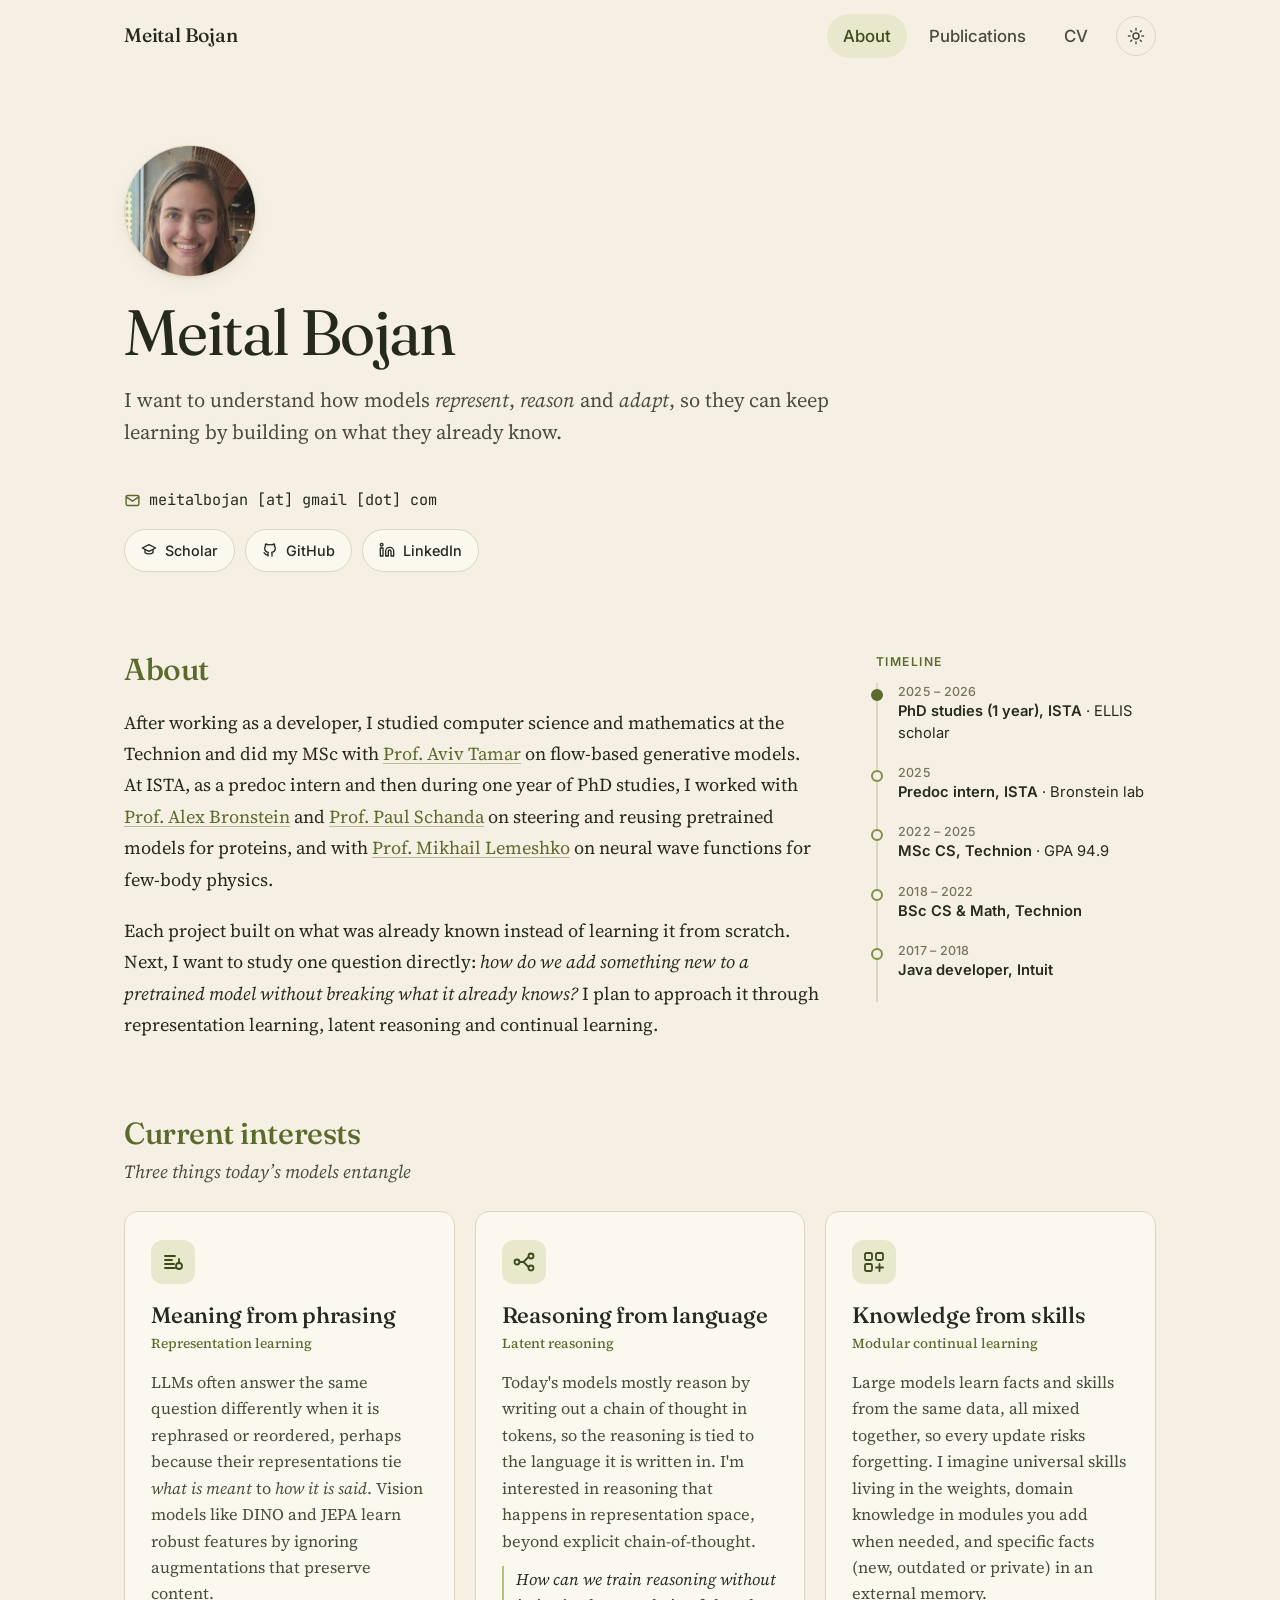
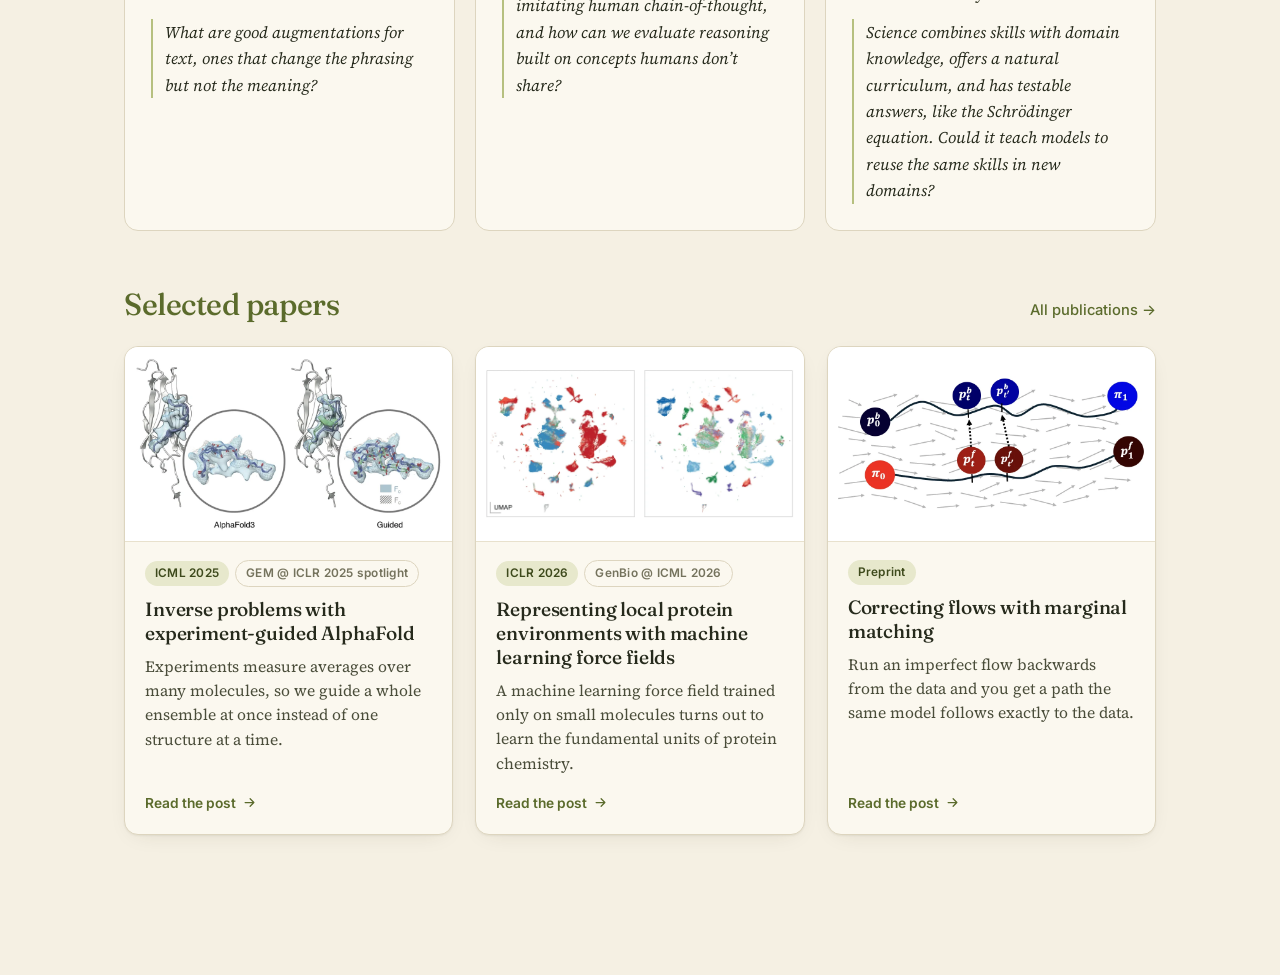
==== index.html @ d31ee2fa "Personal website" ====
<!doctype html>
<html lang="en">
<head>
  <meta charset="utf-8">
  <meta name="viewport" content="width=device-width, initial-scale=1">
  <title>Meital Bojan</title>
  <meta name="description" content="Meital Bojan, a PhD applicant and ELLIS scholar working on continual learning, representation learning and reasoning, with past work on generative models for proteins and physics.">
  <meta property="og:title" content="Meital Bojan">
  <meta property="og:description" content="Continual learning · Representation learning · Reasoning. ELLIS scholar.">
  <meta property="og:type" content="website">
  <link rel="icon" href="assets/favicon.svg" type="image/svg+xml">
  <script>try{var t=localStorage.getItem("theme");if(t)document.documentElement.setAttribute("data-theme",t)}catch(e){}</script>
  <link rel="preconnect" href="https://fonts.googleapis.com">
  <link rel="preconnect" href="https://fonts.gstatic.com" crossorigin>
  <link rel="stylesheet" href="https://fonts.googleapis.com/css2?family=Fraunces:ital,opsz,wght@0,9..144,400;0,9..144,500;0,9..144,600;1,9..144,400;1,9..144,500&family=Inter:wght@400;500;600;700&family=Source+Serif+4:ital,opsz,wght@0,8..60,400;0,8..60,600;1,8..60,400&family=JetBrains+Mono&display=swap">
  <link rel="stylesheet" href="assets/css/style.css">
</head>
<body>
<a class="skip-link" href="#main">Skip to content</a>

<header class="site-header">
  <div class="wrap">
    <a class="brand" href="index.html"><span class="brand-name">Meital Bojan</span></a>
    <nav class="nav" aria-label="Main">
      <a href="index.html" aria-current="page">About</a>
      <a href="publications.html">Publications</a>
      <a href="cv.html">CV</a>
      <button class="theme-toggle" type="button" aria-label="Toggle dark mode">
        <svg class="sun" viewBox="0 0 24 24" fill="none" stroke="currentColor" stroke-width="2" stroke-linecap="round"><circle cx="12" cy="12" r="4"/><path d="M12 2v2M12 20v2M4.9 4.9l1.4 1.4M17.7 17.7l1.4 1.4M2 12h2M20 12h2M4.9 19.1l1.4-1.4M17.7 6.3l1.4-1.4"/></svg>
        <svg class="moon" viewBox="0 0 24 24" fill="none" stroke="currentColor" stroke-width="2" stroke-linecap="round" stroke-linejoin="round"><path d="M21 12.8A9 9 0 1 1 11.2 3a7 7 0 0 0 9.8 9.8z"/></svg>
      </button>
    </nav>
  </div>
</header>

<main id="main">

  <!-- ============ HERO ============ -->
  <section class="hero">
    <div class="wrap hero-grid">
      <div>
        <img class="hero-photo" src="assets/img/profile.jpg" alt="Meital Bojan" width="169" height="256">
        <h1>Meital Bojan</h1>
        <p class="hero-lede">
          I want to understand how models <em>represent</em>, <em>reason</em> and <em>adapt</em>,
          so they can keep learning by building on what they already know.
        </p>
        <p class="email-text"><svg viewBox="0 0 24 24" fill="none" stroke="currentColor" stroke-width="2" stroke-linecap="round" stroke-linejoin="round" aria-hidden="true"><rect x="3" y="5" width="18" height="14" rx="2"/><path d="m3 7 9 6 9-6"/></svg><span>meitalbojan [at] gmail [dot] com</span></p>
        <div class="hero-actions">
          <a class="btn" href="https://scholar.google.com/citations?user=Xqw9dPUAAAAJ&amp;hl=en" target="_blank" rel="noopener">
            <svg viewBox="0 0 24 24" fill="none" stroke="currentColor" stroke-width="2" stroke-linecap="round" stroke-linejoin="round"><path d="M22 9 12 4 2 9l10 5 10-5z"/><path d="M6 11v5c3 2.5 9 2.5 12 0v-5"/></svg>
            Scholar
          </a>
          <a class="btn" href="https://github.com/mb012/" target="_blank" rel="noopener">
            <svg viewBox="0 0 24 24" fill="none" stroke="currentColor" stroke-width="2" stroke-linecap="round" stroke-linejoin="round"><path d="M9 19c-4.3 1.4-4.3-2.5-6-3m12 5v-3.5c0-1 .1-1.4-.5-2 2.8-.3 5.5-1.4 5.5-6a4.6 4.6 0 0 0-1.3-3.2 4.2 4.2 0 0 0-.1-3.2s-1.1-.3-3.5 1.3a12.3 12.3 0 0 0-6.2 0C6.5 2.8 5.4 3.1 5.4 3.1a4.2 4.2 0 0 0-.1 3.2A4.6 4.6 0 0 0 4 9.5c0 4.6 2.7 5.7 5.5 6-.6.6-.6 1.2-.5 2V21"/></svg>
            GitHub
          </a>
          <a class="btn" href="https://www.linkedin.com/in/meital-bojan-a6864412b" target="_blank" rel="noopener">
            <svg viewBox="0 0 24 24" fill="none" stroke="currentColor" stroke-width="2" stroke-linecap="round" stroke-linejoin="round"><path d="M16 8a6 6 0 0 1 6 6v7h-4v-7a2 2 0 0 0-4 0v7h-4v-7a6 6 0 0 1 6-6z"/><rect x="2" y="9" width="4" height="12"/><circle cx="4" cy="4" r="2"/></svg>
            LinkedIn
          </a>
        </div>
      </div>
    </div>
  </section>

  <!-- ============ ABOUT ============ -->
  <section class="section">
    <div class="wrap about-grid">
      <div class="prose-intro reveal">
        <h2 class="section-title green" style="margin-bottom:20px">About</h2>
        <p>
          After working as a developer, I studied computer science and mathematics at the Technion and did my MSc with
          <a href="https://avivt.github.io/avivt/" target="_blank" rel="noopener">Prof. Aviv Tamar</a> on
          flow-based generative models. At ISTA, as a predoc
          intern and then during one year of PhD studies, I worked with
          <a href="https://ista.ac.at/en/research/bronstein-group/" target="_blank" rel="noopener">Prof. Alex Bronstein</a> and
          <a href="https://ista.ac.at/en/research/schanda-group/" target="_blank" rel="noopener">Prof. Paul Schanda</a> on
          steering and
          reusing pretrained models for proteins, and with
          <a href="https://ista.ac.at/en/research/lemeshko-group/" target="_blank" rel="noopener">Prof. Mikhail Lemeshko</a> on
          neural wave functions for few-body physics.
        </p>
        <p>
          Each project built on what was already known instead of learning it from scratch. Next, I want to study one question directly:
          <em>how do we add something new to a pretrained model without breaking what it
          already knows?</em> I plan to approach it through representation learning, latent reasoning and continual learning.
        </p>
      </div>

      <aside class="reveal" aria-label="Timeline">
        <p class="eyebrow">Timeline</p>
        <ol class="timeline">
          <li><span class="when">2025 &ndash; 2026</span><strong>PhD studies (1 year), ISTA</strong> &middot; ELLIS scholar</li>
          <li><span class="when">2025</span><strong>Predoc intern, ISTA</strong> &middot; Bronstein lab</li>
          <li><span class="when">2022 &ndash; 2025</span><strong>MSc CS, Technion</strong> &middot; GPA 94.9</li>
          <li><span class="when">2018 &ndash; 2022</span><strong>BSc CS &amp; Math, Technion</strong></li>
          <li><span class="when">2017 &ndash; 2018</span><strong>Java developer, Intuit</strong></li>
        </ol>
      </aside>
    </div>
  </section>

  <!-- ============ INTERESTS ============ -->
  <section class="section">
    <div class="wrap">
      <div class="section-head reveal">
        <div>
          <h2 class="section-title green">Current interests</h2>
          <p class="section-sub">Three things today&rsquo;s models entangle</p>
        </div>
      </div>

      <div class="interests">
        <article class="interest reveal">
          <div class="interest-icon" aria-hidden="true">
            <svg viewBox="0 0 24 24" fill="none" stroke="currentColor" stroke-width="1.8" stroke-linecap="round" stroke-linejoin="round"><path d="M4 6h10M4 10h7M4 14h9"/><circle cx="18" cy="16" r="3"/><path d="M14 18H4"/><path d="M18 9v4"/></svg>
          </div>
          <h3>Meaning from phrasing</h3>
          <p class="sub">Representation learning</p>
          <p>
            LLMs often answer the same question differently when it is rephrased or reordered, perhaps because their representations
            tie <em>what is meant</em> to <em>how it is said</em>. Vision models like DINO and JEPA learn robust features
            by ignoring augmentations that preserve content.
          </p>
          <p class="q">
            What are good augmentations for text, ones that change the phrasing but not the meaning?
          </p>
        </article>
        <article class="interest reveal">
          <div class="interest-icon" aria-hidden="true">
            <svg viewBox="0 0 24 24" fill="none" stroke="currentColor" stroke-width="1.8" stroke-linecap="round" stroke-linejoin="round"><circle cx="5" cy="12" r="2.5"/><circle cx="19" cy="6" r="2.5"/><circle cx="19" cy="18" r="2.5"/><path d="M7.5 12h4l5-5M11.5 12l5 5"/></svg>
          </div>
          <h3>Reasoning from language</h3>
          <p class="sub">Latent reasoning</p>
          <p>
            Today's models mostly reason by writing out a chain of thought in tokens, so the reasoning is tied to the
            language it is written in. I'm interested in reasoning that happens in representation space, beyond explicit
            chain-of-thought.
          </p>
          <p class="q">
            How can we train reasoning without imitating human chain-of-thought, and how can we evaluate reasoning
            built on concepts humans don&rsquo;t share?
          </p>
        </article>
        <article class="interest reveal">
          <div class="interest-icon" aria-hidden="true">
            <svg viewBox="0 0 24 24" fill="none" stroke="currentColor" stroke-width="1.8" stroke-linecap="round" stroke-linejoin="round"><rect x="3" y="3" width="7" height="7" rx="1.5"/><rect x="14" y="3" width="7" height="7" rx="1.5"/><rect x="3" y="14" width="7" height="7" rx="1.5"/><path d="M17.5 14v7M14 17.5h7"/></svg>
          </div>
          <h3>Knowledge from skills</h3>
          <p class="sub">Modular continual learning</p>
          <p>
            Large models learn facts and skills from the same data, all mixed together, so every update risks
            forgetting. I imagine universal skills living in the weights, domain knowledge in modules you add when
            needed, and specific facts (new, outdated or private) in an external memory.
          </p>
          <p class="q">
            Science combines skills with domain knowledge, offers a natural curriculum, and has testable answers,
            like the Schr&ouml;dinger equation. Could it teach models to reuse the same skills in new domains?
          </p>
        </article>
      </div>

    </div>
  </section>

  <!-- ============ WRITING ============ -->
  <section class="section">
    <div class="wrap">
      <div class="section-head reveal">
        <div><h2 class="section-title green">Selected papers</h2></div>
        <a class="section-link" href="publications.html">All publications</a>
      </div>

      <div class="pub-grid">
        <a class="pub-card reveal" href="posts/experiment-guided-alphafold.html">
          <div class="pub-thumb"><img src="assets/img/icml/thumb-home.webp" alt="Unguided AlphaFold3 versus density-guided AlphaFold recovering two alternate conformations in 4OLE" loading="lazy"></div>
          <div class="pub-body">
            <div class="pub-meta"><span class="chip">ICML 2025</span><span class="chip quiet">GEM @ ICLR 2025 spotlight</span></div>
            <h3>Inverse problems with experiment-guided AlphaFold</h3>
            <p class="pub-teaser">Experiments measure averages over many molecules, so we guide a whole ensemble at once instead of one structure at a time.</p>
            <span class="pub-read">Read the post <svg viewBox="0 0 24 24" fill="none" stroke="currentColor" stroke-width="2" stroke-linecap="round" stroke-linejoin="round"><path d="M5 12h14M13 6l6 6-6 6"/></svg></span>
          </div>
        </a>
        <a class="pub-card reveal" href="posts/mlff-protein-environments.html">
          <div class="pub-thumb"><img src="assets/img/iclr/thumb-home.webp" alt="UMAP of MACE features colored by secondary structure and by amino acid identity" loading="lazy"></div>
          <div class="pub-body">
            <div class="pub-meta"><span class="chip">ICLR 2026</span><span class="chip quiet">GenBio @ ICML 2026</span></div>
            <h3>Representing local protein environments with machine learning force fields</h3>
            <p class="pub-teaser">A machine learning force field trained only on small molecules turns out to learn the fundamental units of protein chemistry.</p>
            <span class="pub-read">Read the post <svg viewBox="0 0 24 24" fill="none" stroke="currentColor" stroke-width="2" stroke-linecap="round" stroke-linejoin="round"><path d="M5 12h14M13 6l6 6-6 6"/></svg></span>
          </div>
        </a>
        <a class="pub-card reveal" href="posts/correcting-flows.html">
          <div class="pub-thumb"><img src="assets/img/flows/marginals.webp" alt="Forward and backward marginal trajectories in a vector field" loading="lazy"></div>
          <div class="pub-body">
            <div class="pub-meta"><span class="chip">Preprint</span></div>
            <h3>Correcting flows with marginal matching</h3>
            <p class="pub-teaser">Run an imperfect flow backwards from the data and you get a path the same model follows exactly to the data.</p>
            <span class="pub-read">Read the post <svg viewBox="0 0 24 24" fill="none" stroke="currentColor" stroke-width="2" stroke-linecap="round" stroke-linejoin="round"><path d="M5 12h14M13 6l6 6-6 6"/></svg></span>
          </div>
        </a>
      </div>
    </div>
  </section>

</main>

<script src="assets/js/site.js"></script>
</body>
</html>
---- assets/css/style.css ----
/* ==========================================================================
   Meital Bojan — personal site
   Olive & cream palette. Light + dark themes.
   ========================================================================== */

:root {
  --bg: #f5f0e3;
  --bg-soft: #efe8d6;
  --paper: #fbf8ef;
  --ink: #262a1c;
  --ink-soft: #4a4d3a;
  --muted: #75735d;
  --line: #ddd5bf;
  --line-soft: #e8e1cd;

  --olive: #5b6b2c;
  --olive-deep: #3e4a1c;
  --olive-mid: #7f8f45;
  --olive-light: #b6c07f;
  --olive-wash: #e7e8cc;
  --sage: #cfd4ae;

  --ochre: #b0742f;      /* warm accent, used sparingly */
  --ochre-wash: #f1e1c6;
  --rust: #a24f35;

  --plate: #ffffff;      /* background behind paper figures */
  --shadow: 0 1px 2px rgba(48, 44, 20, .06), 0 6px 24px -12px rgba(48, 44, 20, .18);
  --shadow-lift: 0 2px 4px rgba(48, 44, 20, .06), 0 18px 40px -18px rgba(48, 44, 20, .32);

  --serif-display: "Fraunces", "Iowan Old Style", Georgia, serif;
  --serif: "Source Serif 4", "Iowan Old Style", Georgia, serif;
  --sans: "Inter", -apple-system, BlinkMacSystemFont, "Segoe UI", sans-serif;
  --mono: "JetBrains Mono", ui-monospace, SFMono-Regular, Menlo, monospace;

  --radius: 14px;
  --radius-sm: 8px;
  --wrap: 1080px;
  --prose: 700px;

  color-scheme: light;
}

@media (prefers-color-scheme: dark) {
  :root:not([data-theme="light"]) {
    --bg: #1a1c14;
    --bg-soft: #20231a;
    --paper: #23261c;
    --ink: #ece6d3;
    --ink-soft: #cfc9b4;
    --muted: #a19d86;
    --line: #3a3d2e;
    --line-soft: #2f3226;
    --olive: #b4c27a;
    --olive-deep: #d3dca3;
    --olive-mid: #95a55a;
    --olive-light: #6f7d3c;
    --olive-wash: #2c3220;
    --sage: #3d4430;
    --ochre: #dca462;
    --ochre-wash: #3a2f1f;
    --rust: #e08566;
    --plate: #f7f4ea;
    --shadow: 0 1px 2px rgba(0, 0, 0, .3), 0 8px 24px -12px rgba(0, 0, 0, .5);
    --shadow-lift: 0 2px 4px rgba(0, 0, 0, .3), 0 18px 40px -18px rgba(0, 0, 0, .7);
    color-scheme: dark;
  }
}

:root[data-theme="dark"] {
  --bg: #1a1c14;
  --bg-soft: #20231a;
  --paper: #23261c;
  --ink: #ece6d3;
  --ink-soft: #cfc9b4;
  --muted: #a19d86;
  --line: #3a3d2e;
  --line-soft: #2f3226;
  --olive: #b4c27a;
  --olive-deep: #d3dca3;
  --olive-mid: #95a55a;
  --olive-light: #6f7d3c;
  --olive-wash: #2c3220;
  --sage: #3d4430;
  --ochre: #dca462;
  --ochre-wash: #3a2f1f;
  --rust: #e08566;
  --plate: #f7f4ea;
  --shadow: 0 1px 2px rgba(0, 0, 0, .3), 0 8px 24px -12px rgba(0, 0, 0, .5);
  --shadow-lift: 0 2px 4px rgba(0, 0, 0, .3), 0 18px 40px -18px rgba(0, 0, 0, .7);
  color-scheme: dark;
}

/* ---------- base ---------- */

*, *::before, *::after { box-sizing: border-box; }

html { -webkit-text-size-adjust: 100%; scroll-behavior: smooth; }

body {
  margin: 0;
  background: var(--bg);
  color: var(--ink);
  font-family: var(--sans);
  font-size: 16px;
  line-height: 1.6;
  -webkit-font-smoothing: antialiased;
  text-rendering: optimizeLegibility;
  overflow-x: hidden;
}

img { max-width: 100%; height: auto; display: block; }

a {
  color: var(--olive);
  text-decoration-thickness: 1px;
  text-underline-offset: 3px;
  text-decoration-color: color-mix(in srgb, var(--olive) 40%, transparent);
  transition: color .15s, text-decoration-color .15s;
}
a:hover { color: var(--olive-deep); text-decoration-color: currentColor; }

::selection { background: var(--olive-light); color: var(--ink); }

:focus-visible { outline: 2px solid var(--olive); outline-offset: 3px; border-radius: 4px; }

.wrap { max-width: var(--wrap); margin: 0 auto; padding: 0 24px; }

@media (max-width: 600px) { .wrap { padding: 0 16px; } }

.skip-link {
  position: absolute; left: -999px; top: 8px; z-index: 100;
  background: var(--olive); color: var(--paper); padding: 8px 14px; border-radius: 6px;
}
.skip-link:focus { left: 8px; }

/* ---------- header ---------- */

.site-header {
  position: sticky; top: 0; z-index: 50;
  background: color-mix(in srgb, var(--bg) 86%, transparent);
  backdrop-filter: saturate(1.2) blur(10px);
  -webkit-backdrop-filter: saturate(1.2) blur(10px);
  border-bottom: 1px solid transparent;
  transition: border-color .2s;
}
.site-header.scrolled { border-bottom-color: var(--line); }

.site-header .wrap {
  display: flex; align-items: center; justify-content: space-between;
  height: 72px; gap: 16px;
}

.brand {
  display: flex; align-items: center; gap: 10px;
  font-family: var(--serif-display); font-size: 1.22rem; font-weight: 500;
  color: var(--ink); text-decoration: none; letter-spacing: -.01em;
  white-space: nowrap;
}
.brand:hover { color: var(--ink); }
.brand-mark {
  width: 30px; height: 30px; border-radius: 50%;
  display: grid; place-items: center;
  background: var(--olive); color: var(--paper);
  font-family: var(--serif-display); font-size: .92rem; font-weight: 600; font-style: italic;
}

.nav { display: flex; align-items: center; gap: 6px; }
.nav a {
  font-size: 1.05rem; font-weight: 500; color: var(--ink-soft);
  text-decoration: none; padding: 9px 16px; border-radius: 999px;
  transition: background .15s, color .15s;
}
.nav a:hover { background: var(--olive-wash); color: var(--olive-deep); }
.nav a[aria-current="page"] { color: var(--olive-deep); background: var(--olive-wash); }

.theme-toggle {
  margin-left: 6px;
  width: 40px; height: 40px; border-radius: 50%;
  border: 1px solid var(--line); background: transparent; color: var(--ink-soft);
  display: grid; place-items: center; cursor: pointer;
  transition: background .15s, color .15s;
}
.theme-toggle:hover { background: var(--olive-wash); color: var(--olive-deep); }
.theme-toggle svg { width: 18px; height: 18px; }
.theme-toggle .moon { display: none; }
:root[data-theme="dark"] .theme-toggle .sun { display: none; }
:root[data-theme="dark"] .theme-toggle .moon { display: block; }
@media (prefers-color-scheme: dark) {
  :root:not([data-theme="light"]) .theme-toggle .sun { display: none; }
  :root:not([data-theme="light"]) .theme-toggle .moon { display: block; }
}

@media (max-width: 560px) {
  .brand { font-size: 1.05rem; }
  .nav a { padding: 8px 10px; font-size: .95rem; }
}

/* ---------- bottom spacing ---------- */

main { padding-bottom: 140px; }

/* ---------- shared bits ---------- */

.eyebrow {
  font-family: var(--sans); font-size: .76rem; font-weight: 600;
  letter-spacing: .12em; text-transform: uppercase; color: var(--olive);
  margin: 0 0 12px;
}

.section { padding: 56px 0 0; }
.section-head {
  display: flex; align-items: baseline; justify-content: space-between; gap: 16px;
  margin-bottom: 24px;
}
.section-title {
  font-family: var(--serif-display); font-weight: 500; font-size: 1.9rem;
  letter-spacing: -.015em; line-height: 1.15; margin: 0;
}
.section-title.green { color: var(--olive); }
.section-sub {
  font-family: var(--serif); font-style: italic; font-size: 1.15rem; color: var(--ink-soft);
  margin: 6px 0 0;
}
.section-link { font-size: .92rem; font-weight: 500; white-space: nowrap; text-decoration: none; }
.section-link::after { content: " →"; }

.btn {
  display: inline-flex; align-items: center; gap: 8px;
  font-family: var(--sans); font-size: .9rem; font-weight: 500;
  padding: 9px 16px; border-radius: 999px;
  border: 1px solid var(--line); background: var(--paper); color: var(--ink);
  text-decoration: none; cursor: pointer;
  transition: background .15s, border-color .15s, color .15s, transform .15s;
}
.btn:hover { border-color: var(--olive-mid); color: var(--olive-deep); }
.btn svg { width: 16px; height: 16px; flex: none; }
.btn-primary { background: var(--olive); border-color: var(--olive); color: var(--paper); }
.btn-primary:hover { background: var(--olive-deep); border-color: var(--olive-deep); color: var(--paper); }
:root[data-theme="dark"] .btn-primary, :root[data-theme="dark"] .btn-primary:hover { color: #1a1c14; }
@media (prefers-color-scheme: dark) {
  :root:not([data-theme="light"]) .btn-primary,
  :root:not([data-theme="light"]) .btn-primary:hover { color: #1a1c14; }
}

.chip {
  display: inline-flex; align-items: center;
  font-size: .74rem; font-weight: 600; letter-spacing: .02em;
  padding: 3px 10px; border-radius: 999px;
  background: var(--olive-wash); color: var(--olive-deep);
  white-space: nowrap;
}
.chip.ochre { background: var(--ochre-wash); color: var(--ochre); }
.chip.quiet { background: transparent; border: 1px solid var(--line); color: var(--muted); }

/* ---------- home ---------- */

.hero { padding: 72px 0 24px; }
.hero-grid {
  display: grid; grid-template-columns: minmax(0, 1fr); gap: 56px; align-items: start;
}
.hero h1 {
  font-family: var(--serif-display); font-weight: 400;
  font-size: clamp(2.5rem, 6vw, 4rem); line-height: 1.03; letter-spacing: -.025em;
  margin: 0 0 20px;
}
.hero h1 em { font-style: italic; color: var(--olive); font-weight: 400; }
.hero-lede {
  font-family: var(--serif); font-size: 1.28rem; line-height: 1.55; color: var(--ink-soft);
  margin: 0 0 28px; max-width: 36em;
}
.hero-actions { display: flex; flex-wrap: wrap; gap: 10px; }

.hero-card {
  background: var(--paper); border: 1px solid var(--line); border-radius: var(--radius);
  padding: 22px; box-shadow: var(--shadow);
}
.hero-card h2 {
  font-family: var(--sans); font-size: .76rem; font-weight: 600; letter-spacing: .12em;
  text-transform: uppercase; color: var(--muted); margin: 0 0 14px;
}
.facts { list-style: none; margin: 0; padding: 0; display: grid; gap: 14px; }
.facts li { display: grid; grid-template-columns: 22px 1fr; gap: 10px; font-size: .92rem; line-height: 1.45; }
.facts svg { width: 18px; height: 18px; color: var(--olive); margin-top: 2px; }
.facts strong { font-weight: 600; color: var(--ink); }
.facts span { color: var(--muted); }

.stat-row { display: flex; gap: 10px; margin-top: 18px; padding-top: 16px; border-top: 1px solid var(--line-soft); }
.stat { flex: 1; }
.stat b { display: block; font-family: var(--serif-display); font-size: 1.5rem; font-weight: 500; color: var(--olive-deep); line-height: 1.1; }
.stat small { font-size: .74rem; color: var(--muted); }

@media (max-width: 860px) {
  .hero { padding-top: 48px; }
  .hero-grid { grid-template-columns: 1fr; gap: 32px; }
}

.prose-intro {
  font-family: var(--serif); font-size: 1.14rem; line-height: 1.72; color: var(--ink);
  max-width: var(--prose);
}
.prose-intro p { margin: 0 0 1.1em; }

.about-grid {
  display: grid; grid-template-columns: minmax(0, 1fr) 280px; gap: 56px;
}
@media (max-width: 860px) { .about-grid { grid-template-columns: 1fr; gap: 24px; } }

.timeline { list-style: none; margin: 0; padding: 0; border-left: 2px solid var(--line); }
.timeline li { position: relative; padding: 0 0 20px 20px; font-size: .92rem; line-height: 1.45; }
.timeline li::before {
  content: ""; position: absolute; left: -7px; top: 6px; width: 12px; height: 12px; border-radius: 50%;
  background: var(--bg); border: 2px solid var(--olive-mid);
}
.timeline li:first-child::before { background: var(--olive); border-color: var(--olive); }
.timeline .when { display: block; font-size: .78rem; color: var(--muted); font-weight: 500; letter-spacing: .02em; }
.timeline strong { font-weight: 600; }

.interests { display: grid; grid-template-columns: repeat(3, minmax(0, 1fr)); gap: 20px; }
@media (max-width: 960px) { .interests { grid-template-columns: 1fr; } }

.interest {
  position: relative; overflow: hidden;
  background: var(--paper); border: 1px solid var(--line); border-radius: var(--radius);
  padding: 28px 26px 26px;
}
.interest-icon {
  width: 44px; height: 44px; border-radius: 12px; display: grid; place-items: center;
  background: var(--olive-wash); color: var(--olive-deep); margin-bottom: 18px;
}
.interest-icon svg { width: 24px; height: 24px; }
.interest h3 {
  font-family: var(--serif-display); font-weight: 500; font-size: 1.4rem; letter-spacing: -.01em;
  margin: 0 0 4px; line-height: 1.2;
}
.interest .sub { font-size: .86rem; color: var(--olive); font-weight: 500; margin: 0 0 14px; }
.interest p { font-family: var(--serif); font-size: 1.02rem; line-height: 1.62; color: var(--ink-soft); margin: 0 0 12px; }
.interest p:last-child { margin-bottom: 0; }
.interest .q {
  font-style: italic; color: var(--ink); border-left: 2px solid var(--olive-light); padding-left: 12px;
}

.bridge {
  margin-top: 20px; padding: 20px 24px; border-radius: var(--radius);
  background: var(--olive-wash); color: var(--olive-deep);
  font-family: var(--serif); font-size: 1.06rem; line-height: 1.6;
  display: grid; grid-template-columns: 28px 1fr; gap: 14px; align-items: start;
}
.bridge svg { width: 24px; height: 24px; margin-top: 2px; }

.news { list-style: none; margin: 0; padding: 0; }
.news li {
  display: grid; grid-template-columns: 92px 1fr; gap: 16px;
  padding: 14px 0; border-bottom: 1px solid var(--line-soft); font-size: .96rem;
}
.news li:last-child { border-bottom: 0; }
.news time { color: var(--muted); font-size: .84rem; font-weight: 500; padding-top: 2px; }

/* ---------- publication cards ---------- */

.pub-grid { display: grid; grid-template-columns: repeat(auto-fill, minmax(310px, 1fr)); gap: 22px; }
@media (max-width: 400px) { .pub-grid { grid-template-columns: 1fr; } }

.pub-card {
  position: relative; display: flex; flex-direction: column;
  background: var(--paper); border: 1px solid var(--line); border-radius: var(--radius);
  overflow: hidden; color: var(--ink); text-decoration: none;
  box-shadow: var(--shadow);
  transition: transform .25s cubic-bezier(.2,.7,.3,1), box-shadow .25s, border-color .25s;
}
.pub-card:hover {
  transform: translateY(-4px); box-shadow: var(--shadow-lift);
  border-color: var(--olive-light); color: var(--ink);
}
.pub-thumb {
  position: relative;
  aspect-ratio: 16 / 9.5; background: var(--plate);
  display: grid; place-items: center; overflow: hidden;
  border-bottom: 1px solid var(--line-soft);
}
.pub-thumb img {
  position: absolute; inset: 0; box-sizing: border-box;
  width: 100%; height: 100%; object-fit: contain; padding: 10px;
  transition: transform .5s cubic-bezier(.2,.7,.3,1);
}
.pub-card:hover .pub-thumb img { transform: scale(1.035); }
.pub-thumb.cover img { object-fit: cover; padding: 0; }
.pub-thumb.art { background: linear-gradient(135deg, #e7e8cc, #f3eedf); }
.pub-thumb.art svg { width: 100%; height: 100%; }

.pub-body { padding: 18px 20px 20px; display: flex; flex-direction: column; gap: 10px; flex: 1; }
.pub-meta { display: flex; flex-wrap: wrap; gap: 6px; align-items: center; }
.pub-card h3 {
  font-family: var(--serif-display); font-weight: 500; font-size: 1.2rem; line-height: 1.25;
  letter-spacing: -.008em; margin: 0;
}
.pub-teaser { font-family: var(--serif); font-size: .98rem; line-height: 1.55; color: var(--ink-soft); margin: 0; }
.pub-followup { font-size: .82rem; color: var(--olive); font-weight: 500; line-height: 1.4; margin: 0; }
.pub-followup em { font-style: italic; }
.pub-authors { font-size: .8rem; color: var(--muted); line-height: 1.45; margin: 0; }
.pub-authors b { color: var(--ink); font-weight: 600; }
.pub-read {
  margin-top: auto; padding-top: 6px;
  font-size: .86rem; font-weight: 600; color: var(--olive);
  display: inline-flex; align-items: center; gap: 6px;
}
.pub-read svg { width: 15px; height: 15px; transition: transform .2s; }
.pub-card:hover .pub-read svg { transform: translateX(3px); }

.pub-card.featured { grid-column: span 2; flex-direction: row; }
.pub-card.featured .pub-thumb { aspect-ratio: auto; flex: 1.15; border-bottom: 0; border-right: 1px solid var(--line-soft); min-height: 300px; }
.pub-card.featured .pub-body { flex: 1; padding: 26px 28px; }
.pub-card.featured h3 { font-size: 1.55rem; }
@media (max-width: 760px) {
  .pub-card.featured { grid-column: auto; flex-direction: column; }
  .pub-card.featured .pub-thumb { aspect-ratio: 16 / 9.5; min-height: 0; border-right: 0; border-bottom: 1px solid var(--line-soft); }
  .pub-card.featured h3 { font-size: 1.25rem; }
}

.filter-bar { display: flex; flex-wrap: wrap; gap: 8px; margin: 0 0 26px; }
.filter-bar button {
  font-family: var(--sans); font-size: .86rem; font-weight: 500;
  padding: 7px 14px; border-radius: 999px; cursor: pointer;
  border: 1px solid var(--line); background: transparent; color: var(--ink-soft);
  transition: all .15s;
}
.filter-bar button:hover { border-color: var(--olive-mid); color: var(--olive-deep); }
.filter-bar button[aria-pressed="true"] { background: var(--olive); border-color: var(--olive); color: var(--paper); }
:root[data-theme="dark"] .filter-bar button[aria-pressed="true"] { color: #1a1c14; }
@media (prefers-color-scheme: dark) {
  :root:not([data-theme="light"]) .filter-bar button[aria-pressed="true"] { color: #1a1c14; }
}
.pub-card[hidden] { display: none; }

/* ---------- page header (inner pages) ---------- */

.page-head { padding: 64px 0 36px; }
.page-head h1 {
  font-family: var(--serif-display); font-weight: 400; font-size: clamp(2.3rem, 5vw, 3.2rem);
  letter-spacing: -.022em; line-height: 1.05; margin: 0 0 14px;
}
.page-head p { font-family: var(--serif); font-size: 1.18rem; color: var(--ink-soft); max-width: 40em; margin: 0; line-height: 1.55; }
.page-head .actions { margin-top: 22px; display: flex; flex-wrap: wrap; gap: 10px; }

/* ---------- CV ---------- */

.cv { display: grid; grid-template-columns: 200px minmax(0, 1fr); gap: 0 48px; }
@media (max-width: 760px) { .cv { grid-template-columns: 1fr; } }
.cv-nav { position: sticky; top: 88px; align-self: start; }
.cv-nav ol { list-style: none; margin: 0; padding: 0; border-left: 1px solid var(--line); }
.cv-nav a {
  display: block; padding: 6px 0 6px 16px; margin-left: -1px; border-left: 2px solid transparent;
  font-size: .9rem; color: var(--muted); text-decoration: none;
}
.cv-nav a:hover { color: var(--olive-deep); }
.cv-nav a.active { color: var(--olive-deep); border-left-color: var(--olive); font-weight: 500; }
@media (max-width: 760px) { .cv-nav { display: none; } }

.cv-section { padding: 8px 0 36px; scroll-margin-top: 84px; }
.cv-section > h2 {
  font-family: var(--serif-display); font-weight: 500; font-size: 1.5rem; letter-spacing: -.01em;
  margin: 0 0 18px; padding-bottom: 10px; border-bottom: 1px solid var(--line);
}
.cv-item { display: grid; grid-template-columns: minmax(0, 1fr) auto; gap: 4px 20px; padding: 12px 0; }
.cv-item + .cv-item { border-top: 1px dashed var(--line-soft); }
.cv-item h3 { font-size: 1rem; font-weight: 600; margin: 0; line-height: 1.4; }
.cv-item .where { font-family: var(--serif); font-style: italic; color: var(--ink-soft); margin: 2px 0 0; grid-column: 1; }
.cv-item .when { font-size: .84rem; color: var(--muted); font-weight: 500; white-space: nowrap; text-align: right; }
.cv-item ul { grid-column: 1 / -1; margin: 6px 0 0; padding-left: 18px; color: var(--ink-soft); font-size: .95rem; }
.cv-item li { margin: 3px 0; }
.cv-item li::marker { color: var(--olive-mid); }
@media (max-width: 520px) {
  .cv-item { grid-template-columns: 1fr; }
  .cv-item .when { text-align: left; grid-row: 2; }
}
.cv-text { font-family: var(--serif); font-size: 1.06rem; line-height: 1.65; color: var(--ink-soft); margin: 0; }
ul.cv-text { margin: 10px 0 0; padding-left: 1.2em; }
ul.cv-text li + li { margin-top: 6px; }
.cv-pub { padding: 12px 0; }
.cv-pub + .cv-pub { border-top: 1px dashed var(--line-soft); }
.cv-pub .t { font-weight: 600; color: var(--ink); text-decoration: none; }
.cv-pub a.t:hover { color: var(--olive); }
.cv-pub .a { font-size: .9rem; color: var(--muted); margin: 3px 0 0; }
.cv-pub .a b { color: var(--ink); }
.cv-pub .v { font-family: var(--serif); font-style: italic; font-size: .95rem; color: var(--ink-soft); }

/* ---------- blog post ---------- */

.post-head { padding: 52px 0 8px; }
.post-head .wrap, .post-body { max-width: calc(var(--prose) + 48px); }
.back-link {
  display: inline-flex; align-items: center; gap: 6px;
  font-size: .88rem; font-weight: 500; color: var(--muted); text-decoration: none; margin-bottom: 30px;
}
.back-link:hover { color: var(--olive); }
.back-link svg { width: 15px; height: 15px; }

.post-head h1 {
  font-family: var(--serif-display); font-weight: 400;
  font-size: clamp(2.1rem, 5.2vw, 3.1rem); line-height: 1.08; letter-spacing: -.022em;
  margin: 10px 0 18px;
}
.post-sub {
  font-family: var(--serif); font-size: 1.24rem; line-height: 1.5; color: var(--ink-soft); margin: 0 0 22px;
}
.post-authors { font-size: .9rem; color: var(--muted); line-height: 1.55; margin: 0 0 18px; }
.post-authors b { color: var(--ink); font-weight: 600; }
.post-links { display: flex; flex-wrap: wrap; gap: 8px; padding-bottom: 30px; border-bottom: 1px solid var(--line); }
.post-links .btn { padding: 7px 14px; font-size: .85rem; }

.post-hero {
  max-width: 960px; margin: 34px auto 6px; padding: 0 24px;
}
@media (max-width: 600px) { .post-hero { padding: 0 16px; } }

.post-body { margin: 0 auto; padding: 24px 24px 0; }
@media (max-width: 600px) { .post-body { padding: 16px 16px 0; } }

.post-body > p, .post-body > ul, .post-body > ol, .post-body > blockquote {
  font-family: var(--serif); font-size: 1.15rem; line-height: 1.74; color: var(--ink);
}
.post-body > p { margin: 0 0 1.15em; }
.post-body > ul, .post-body > ol { padding-left: 1.3em; margin: 0 0 1.2em; }
.post-body li { margin: .35em 0; }
.post-body li::marker { color: var(--olive-mid); }
.post-body h2 {
  font-family: var(--serif-display); font-weight: 500; font-size: 1.75rem; letter-spacing: -.015em;
  line-height: 1.2; margin: 2.2em 0 .6em;
}
.post-body h3 {
  font-family: var(--sans); font-weight: 600; font-size: 1.06rem; letter-spacing: -.005em;
  margin: 1.8em 0 .5em; color: var(--ink);
}
.post-body strong { font-weight: 600; }
.post-body em { font-style: italic; }
.post-body code {
  font-family: var(--mono); font-size: .86em; background: var(--bg-soft);
  padding: .1em .35em; border-radius: 4px; border: 1px solid var(--line-soft);
}
.post-body sub, .post-body sup { line-height: 0; }
.math { font-family: var(--serif); font-style: italic; white-space: nowrap; }

.tldr {
  margin: 8px 0 34px; padding: 22px 24px; border-radius: var(--radius);
  background: var(--olive-wash); border: 1px solid color-mix(in srgb, var(--olive) 18%, transparent);
}
.tldr .label {
  font-family: var(--sans); font-size: .74rem; font-weight: 700; letter-spacing: .14em;
  text-transform: uppercase; color: var(--olive); margin: 0 0 8px;
}
.tldr p { font-family: var(--serif); font-size: 1.12rem; line-height: 1.6; margin: 0; color: var(--olive-deep); }

.note {
  margin: 1.6em 0; padding: 18px 22px; border-radius: var(--radius-sm);
  border-left: 3px solid var(--ochre); background: var(--ochre-wash);
  font-family: var(--serif); font-size: 1.05rem; line-height: 1.62; color: var(--ink);
}
.note .label {
  display: block; font-family: var(--sans); font-size: .74rem; font-weight: 700; letter-spacing: .12em;
  text-transform: uppercase; color: var(--ochre); margin-bottom: 6px;
}
.note p { margin: 0 0 .6em; } .note p:last-child { margin: 0; }

.pullquote {
  margin: 1.8em 0; padding: 0 0 0 22px; border-left: 3px solid var(--olive);
  font-family: var(--serif-display); font-size: 1.42rem; line-height: 1.4; font-style: italic;
  color: var(--olive-deep); letter-spacing: -.005em;
}

.keypoints { list-style: none; padding: 0 !important; margin: 0 0 1.4em; display: grid; gap: 12px; }
.keypoints li {
  display: grid; grid-template-columns: 30px 1fr; gap: 12px; align-items: start;
  font-family: var(--serif); font-size: 1.1rem; line-height: 1.6; margin: 0;
}
.keypoints .n {
  width: 28px; height: 28px; border-radius: 50%; display: grid; place-items: center;
  background: var(--olive); color: var(--paper); font-family: var(--sans); font-size: .82rem; font-weight: 600;
  margin-top: 1px;
}
:root[data-theme="dark"] .keypoints .n { color: #1a1c14; }
@media (prefers-color-scheme: dark) { :root:not([data-theme="light"]) .keypoints .n { color: #1a1c14; } }

/* figures */
.fig { margin: 2em 0 2.2em; }
.fig.wide { margin-left: calc(-1 * min(130px, (100vw - var(--prose)) / 2 - 24px)); margin-right: calc(-1 * min(130px, (100vw - var(--prose)) / 2 - 24px)); }
@media (max-width: 760px) { .fig.wide { margin-left: 0; margin-right: 0; } }
.fig-plate {
  background: var(--plate); border: 1px solid var(--line); border-radius: var(--radius);
  padding: 16px; overflow: hidden;
}
.fig-plate img { margin: 0 auto; border-radius: 4px; }
.fig-plate.tight { padding: 8px; }
.fig-plate.narrow img { max-width: 520px; width: 100%; }
.fig-row { display: grid; gap: 12px; }
.fig-row.three { grid-template-columns: repeat(3, 1fr); }
.fig-row.two { grid-template-columns: repeat(2, 1fr); }
@media (max-width: 560px) { .fig-row.three, .fig-row.two { grid-template-columns: 1fr; } }
.fig-row .cell { display: flex; flex-direction: column; gap: 6px; align-items: center; }
.fig-row .cell span { font-size: .78rem; color: #6b6a55; font-weight: 500; }
.fig figcaption {
  margin: 12px 4px 0; font-size: .88rem; line-height: 1.55; color: var(--muted);
}
.fig figcaption b { color: var(--ink-soft); font-weight: 600; }
.zoomable { cursor: zoom-in; }

/* lightbox */
.lightbox {
  position: fixed; inset: 0; z-index: 200; display: none;
  background: rgba(20, 22, 14, .86); padding: 24px; cursor: zoom-out;
  align-items: center; justify-content: center;
}
.lightbox.open { display: flex; }
.lightbox img { max-width: 100%; max-height: 100%; background: #fff; border-radius: 8px; padding: 10px; }

/* ---------- interactive demos ---------- */

.demo {
  margin: 2.2em 0 2.4em; border-radius: var(--radius);
  background: var(--paper); border: 1px solid var(--line); box-shadow: var(--shadow);
  overflow: hidden;
}
.demo.wide { margin-left: calc(-1 * min(110px, (100vw - var(--prose)) / 2 - 24px)); margin-right: calc(-1 * min(110px, (100vw - var(--prose)) / 2 - 24px)); }
@media (max-width: 760px) { .demo.wide { margin-left: 0; margin-right: 0; } }
.demo-head {
  display: flex; align-items: center; gap: 10px;
  padding: 14px 20px; border-bottom: 1px solid var(--line-soft); background: var(--bg-soft);
}
.demo-head .tag {
  font-size: .7rem; font-weight: 700; letter-spacing: .12em; text-transform: uppercase;
  color: var(--paper); background: var(--olive); padding: 3px 8px; border-radius: 5px;
}
:root[data-theme="dark"] .demo-head .tag { color: #1a1c14; }
@media (prefers-color-scheme: dark) { :root:not([data-theme="light"]) .demo-head .tag { color: #1a1c14; } }
.demo-head h4 { margin: 0; font-size: .98rem; font-weight: 600; }
.demo-body { padding: 18px 20px 20px; }
.demo-intro { font-family: var(--serif); font-size: 1rem; line-height: 1.6; color: var(--ink-soft); margin: 0 0 16px; }
.demo canvas { display: block; width: 100%; border-radius: 10px; background: var(--bg); touch-action: none; }
.demo-panels { display: grid; gap: 14px; }
.demo-panels.two { grid-template-columns: 1fr 1fr; }
@media (max-width: 640px) { .demo-panels.two { grid-template-columns: 1fr; } }
.panel-label {
  font-size: .74rem; font-weight: 600; letter-spacing: .06em; text-transform: uppercase; color: var(--muted);
  margin: 0 0 6px; display: flex; justify-content: space-between; gap: 8px;
}
.panel-label .val { color: var(--olive-deep); font-variant-numeric: tabular-nums; text-transform: none; letter-spacing: 0; }

.controls { display: flex; flex-wrap: wrap; gap: 12px 18px; align-items: center; margin-top: 16px; }
.controls .grow { flex: 1 1 220px; }
.ctl-label { display: flex; justify-content: space-between; font-size: .82rem; font-weight: 500; color: var(--ink-soft); margin-bottom: 4px; }
.ctl-label output { color: var(--olive-deep); font-variant-numeric: tabular-nums; font-weight: 600; }

input[type="range"] {
  -webkit-appearance: none; appearance: none; width: 100%; height: 22px; background: transparent; cursor: pointer;
}
input[type="range"]::-webkit-slider-runnable-track { height: 4px; border-radius: 4px; background: var(--line); }
input[type="range"]::-moz-range-track { height: 4px; border-radius: 4px; background: var(--line); }
input[type="range"]::-webkit-slider-thumb {
  -webkit-appearance: none; width: 18px; height: 18px; border-radius: 50%; margin-top: -7px;
  background: var(--olive); border: 3px solid var(--paper); box-shadow: 0 0 0 1px var(--olive);
}
input[type="range"]::-moz-range-thumb {
  width: 14px; height: 14px; border-radius: 50%;
  background: var(--olive); border: 3px solid var(--paper); box-shadow: 0 0 0 1px var(--olive);
}

.seg { display: inline-flex; border: 1px solid var(--line); border-radius: 999px; padding: 3px; background: var(--bg); }
.seg button {
  font-family: var(--sans); font-size: .84rem; font-weight: 500; border: 0; background: transparent;
  color: var(--ink-soft); padding: 6px 13px; border-radius: 999px; cursor: pointer; transition: all .15s;
}
.seg button[aria-pressed="true"] { background: var(--olive); color: var(--paper); }
:root[data-theme="dark"] .seg button[aria-pressed="true"] { color: #1a1c14; }
@media (prefers-color-scheme: dark) { :root:not([data-theme="light"]) .seg button[aria-pressed="true"] { color: #1a1c14; } }

.toggle { display: inline-flex; align-items: center; gap: 8px; font-size: .86rem; color: var(--ink-soft); cursor: pointer; user-select: none; }
.toggle input { accent-color: var(--olive); width: 16px; height: 16px; }

.legend { display: flex; flex-wrap: wrap; gap: 6px 16px; font-size: .8rem; color: var(--ink-soft); margin-top: 12px; }
.legend i { display: inline-block; width: 10px; height: 10px; border-radius: 50%; margin-right: 6px; vertical-align: -1px; }
.legend i.line { width: 16px; height: 3px; border-radius: 2px; vertical-align: 3px; }
.legend i.dash { width: 16px; height: 0; border-radius: 0; border-top: 2px dashed; vertical-align: 3px; background: none !important; }

.readouts { display: flex; flex-wrap: wrap; gap: 10px; margin-top: 14px; }
.readout {
  flex: 1 1 130px; padding: 10px 14px; border-radius: 10px; background: var(--bg-soft); border: 1px solid var(--line-soft);
}
.readout small { display: block; font-size: .72rem; color: var(--muted); font-weight: 500; letter-spacing: .02em; }
.readout b { font-family: var(--serif-display); font-weight: 500; font-size: 1.3rem; font-variant-numeric: tabular-nums; }
.readout.good b { color: var(--olive); }
.readout.warn b { color: var(--rust); }

.demo-foot { font-size: .82rem; color: var(--muted); margin: 14px 0 0; line-height: 1.5; }

/* ---------- post footer nav ---------- */

.post-end { margin-top: 56px; padding-top: 28px; border-top: 1px solid var(--line); }
.cite-box {
  background: var(--bg-soft); border: 1px solid var(--line-soft); border-radius: var(--radius-sm);
  padding: 14px 16px; font-family: var(--mono); font-size: .76rem; line-height: 1.55; color: var(--ink-soft);
  white-space: pre-wrap; word-break: break-word; margin: 10px 0 0;
}
.post-nav { display: grid; grid-template-columns: 1fr 1fr; gap: 14px; margin-top: 30px; }
@media (max-width: 560px) { .post-nav { grid-template-columns: 1fr; } }
.post-nav a {
  display: block; padding: 16px 18px; border: 1px solid var(--line); border-radius: var(--radius-sm);
  text-decoration: none; color: var(--ink); background: var(--paper); transition: border-color .15s;
}
.post-nav a:hover { border-color: var(--olive-mid); }
.post-nav small { display: block; font-size: .76rem; color: var(--muted); font-weight: 500; margin-bottom: 4px; }
.post-nav span { font-family: var(--serif-display); font-size: 1.05rem; line-height: 1.3; }
.post-nav .next { text-align: right; }

/* ---------- motion ---------- */

.reveal { opacity: 0; transform: translateY(14px); transition: opacity .7s ease, transform .7s cubic-bezier(.2,.7,.3,1); }
.reveal.in { opacity: 1; transform: none; }

@media (prefers-reduced-motion: reduce) {
  html { scroll-behavior: auto; }
  .reveal { opacity: 1; transform: none; transition: none; }
  .pub-card, .pub-thumb img { transition: none; }
}

/* ---------- profile photo & plain-text email ---------- */
.hero-photo {
  display: block; width: 132px; height: 132px; border-radius: 50%;
  object-fit: cover; object-position: 50% 30%;
  border: 1px solid var(--line); box-shadow: var(--shadow); margin: 0 0 22px;
}
.email-text {
  font-family: var(--mono, "JetBrains Mono", monospace); font-size: .95rem;
  color: var(--ink-soft); margin: 0 0 16px; user-select: all;
}
.page-head p.email-text,
.hero-grid p.email-text {
  display: inline-flex; align-items: center; gap: 8px; margin-top: 12px;
  font-family: var(--mono); font-size: .95rem; color: var(--ink);
}
.page-head p.email-text svg,
.hero-grid p.email-text svg { width: 17px; height: 17px; color: var(--olive); flex: none; }
.tldr p.new {
  margin-top: 14px; padding-top: 12px; border-top: 1px solid var(--line-soft);
  font-family: var(--sans); font-size: .95rem; line-height: 1.55; color: var(--ink-soft);
}
.tldr p.new b { color: var(--olive-deep); }
.controls[hidden] { display: none; }
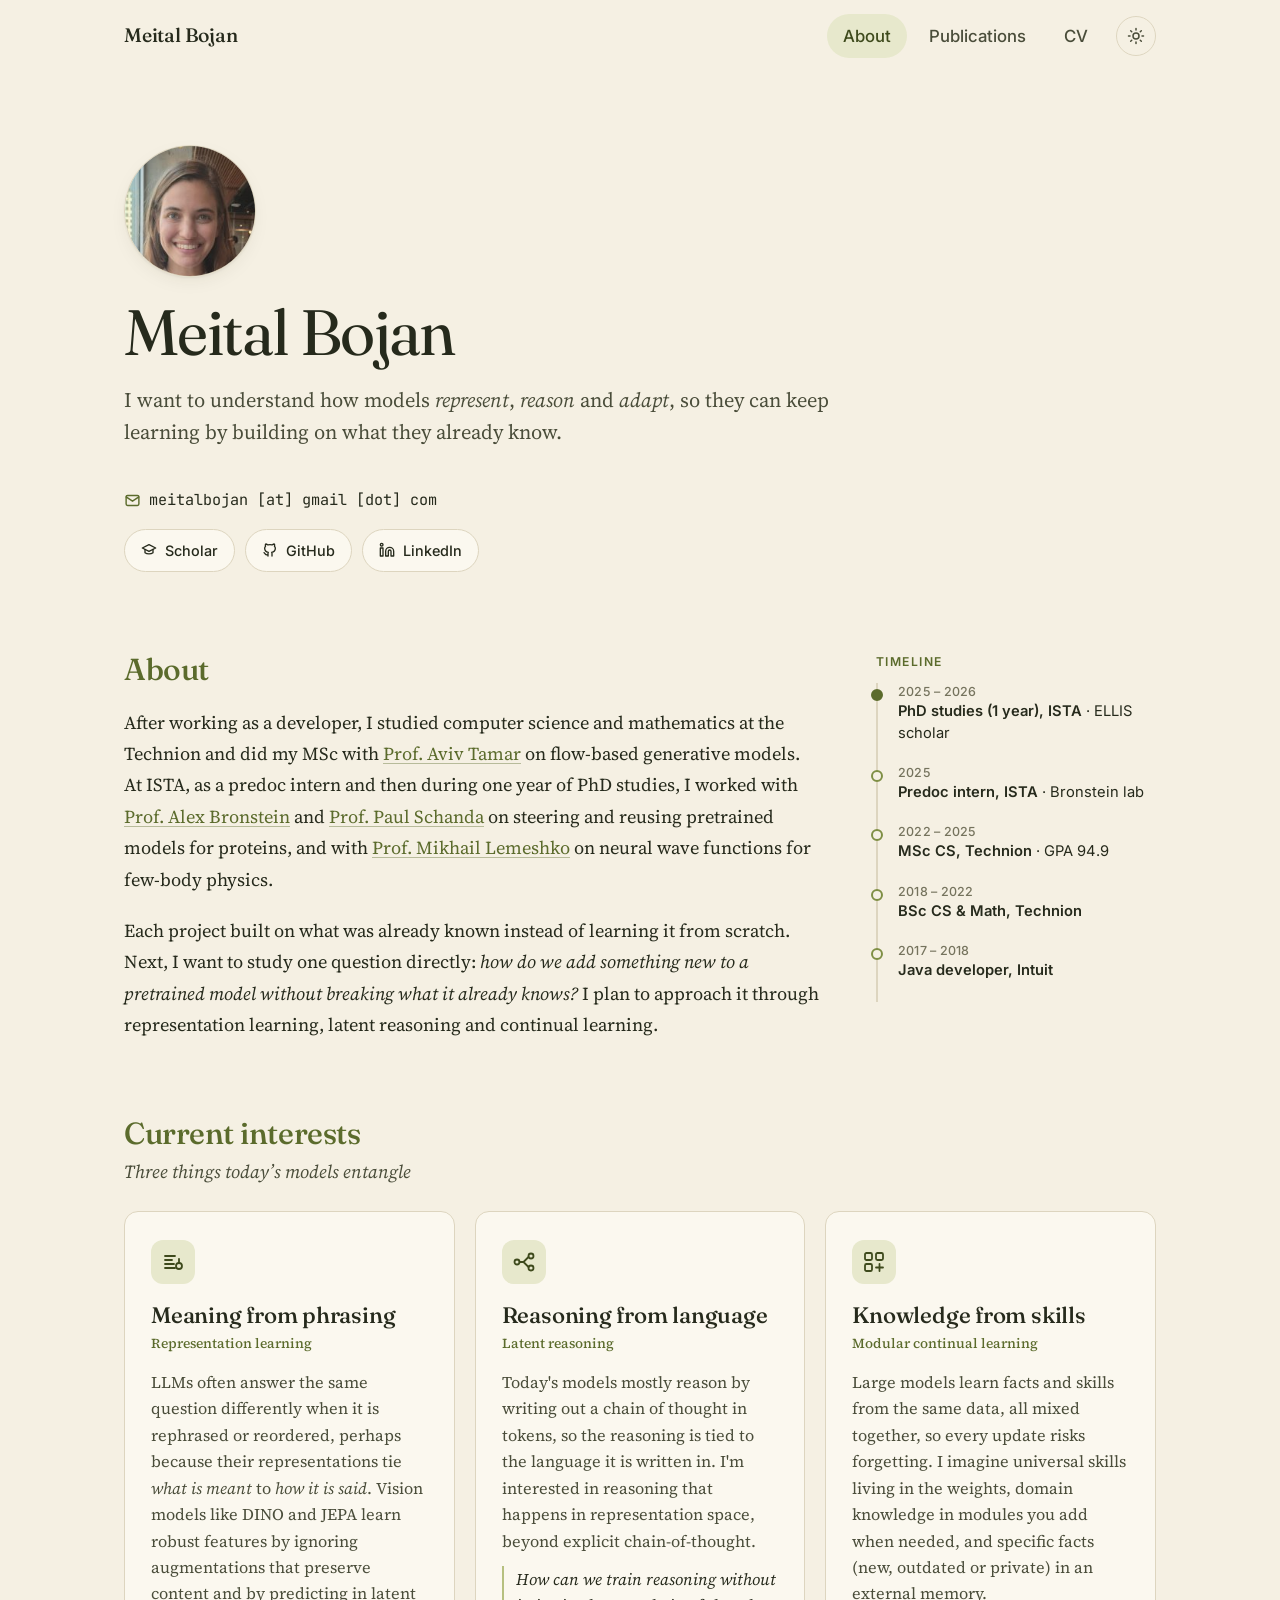
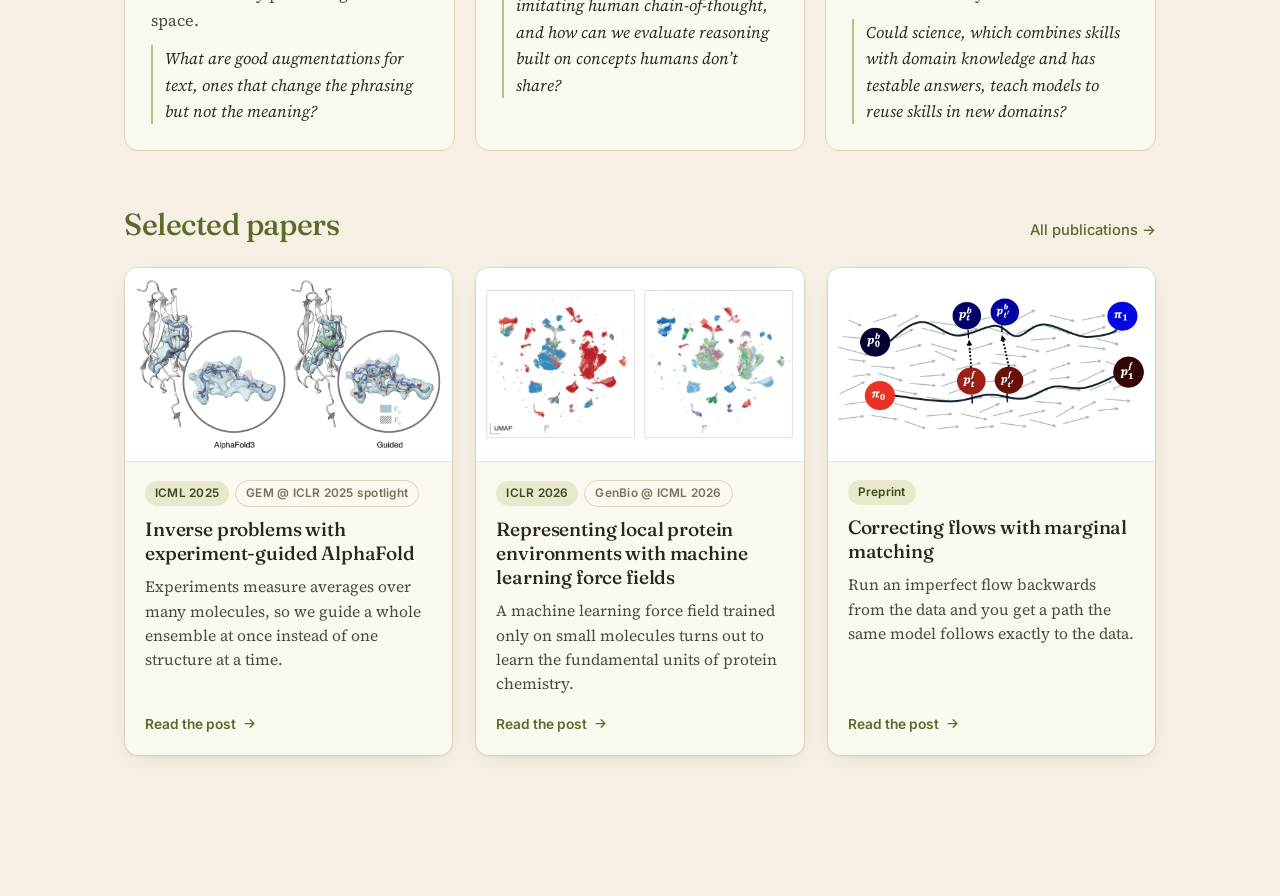
==== commit 844b698b: "Update current interests" ====
--- a/index.html
+++ b/index.html
@@ -121,7 +121,7 @@
           <p>
             LLMs often answer the same question differently when it is rephrased or reordered, perhaps because their representations
             tie <em>what is meant</em> to <em>how it is said</em>. Vision models like DINO and JEPA learn robust features
-            by ignoring augmentations that preserve content.
+            by ignoring augmentations that preserve content and by predicting in latent space.
           </p>
           <p class="q">
             What are good augmentations for text, ones that change the phrasing but not the meaning?
@@ -155,8 +155,8 @@
             needed, and specific facts (new, outdated or private) in an external memory.
           </p>
           <p class="q">
-            Science combines skills with domain knowledge, offers a natural curriculum, and has testable answers,
-            like the Schr&ouml;dinger equation. Could it teach models to reuse the same skills in new domains?
+            Could science, which combines skills with domain knowledge and has testable answers, teach models to reuse
+            skills in new domains?
           </p>
         </article>
       </div>
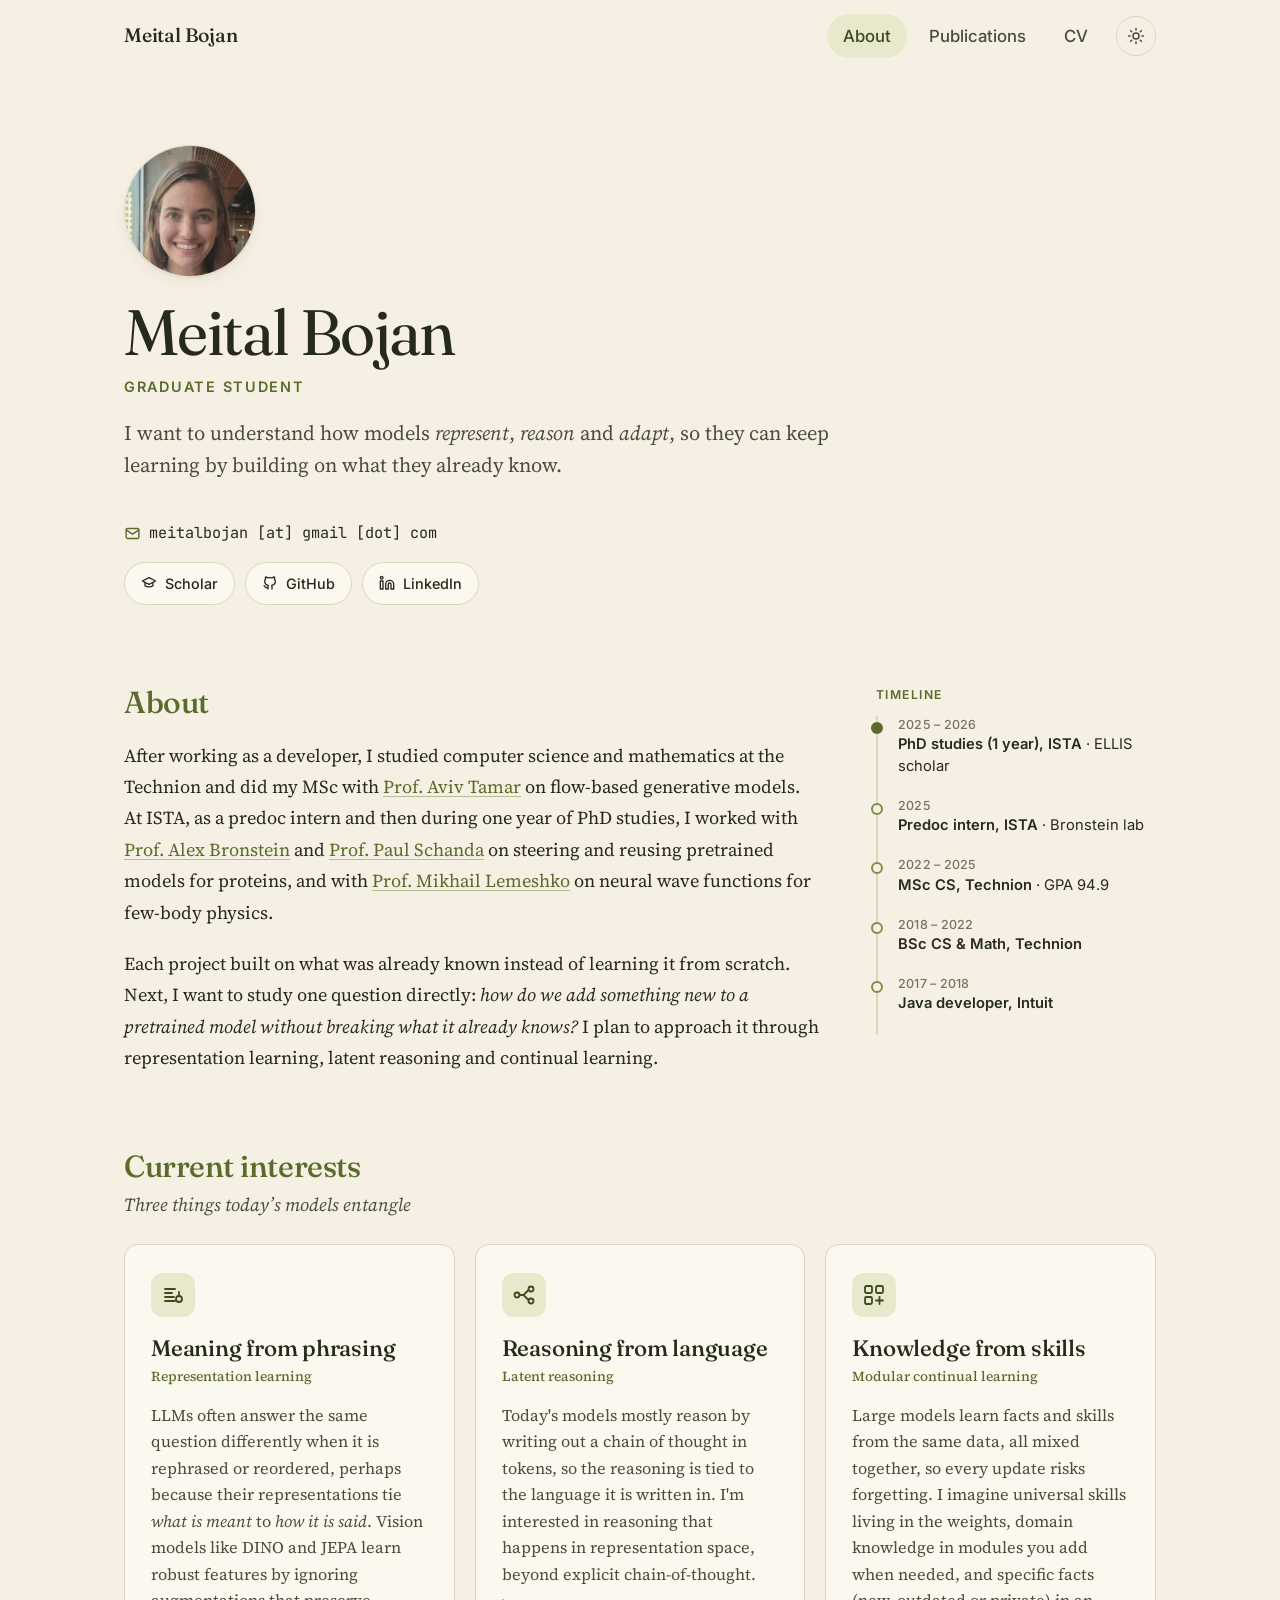
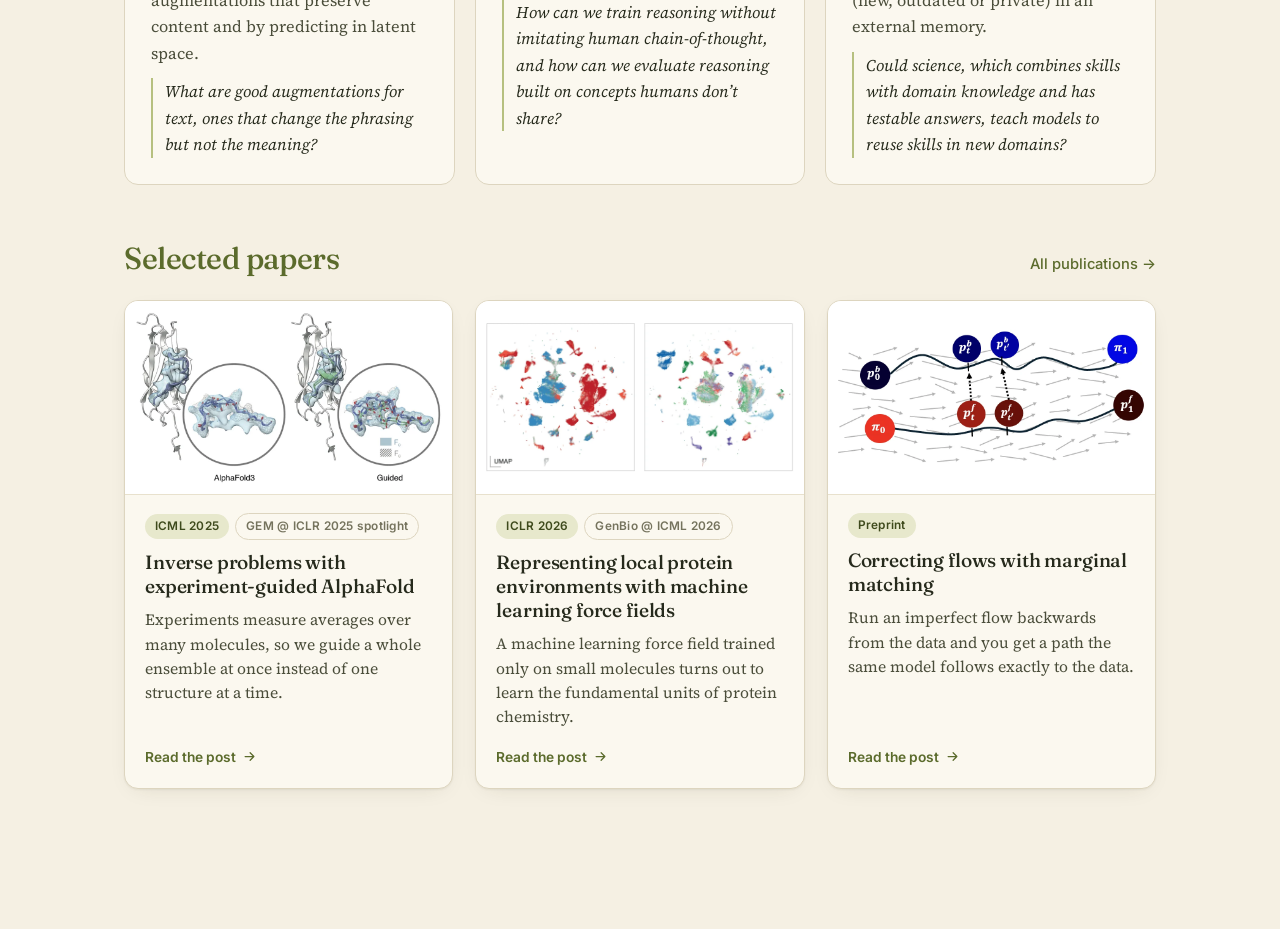
==== commit ed0bfda4: "Add Graduate Student title" ====
--- a/index.html
+++ b/index.html
@@ -14,6 +14,7 @@
   <link rel="preconnect" href="https://fonts.gstatic.com" crossorigin>
   <link rel="stylesheet" href="https://fonts.googleapis.com/css2?family=Fraunces:ital,opsz,wght@0,9..144,400;0,9..144,500;0,9..144,600;1,9..144,400;1,9..144,500&family=Inter:wght@400;500;600;700&family=Source+Serif+4:ital,opsz,wght@0,8..60,400;0,8..60,600;1,8..60,400&family=JetBrains+Mono&display=swap">
   <link rel="stylesheet" href="assets/css/style.css">
+  <script data-goatcounter="https://meital.goatcounter.com/count" async src="//gc.zgo.at/count.js"></script>
 </head>
 <body>
 <a class="skip-link" href="#main">Skip to content</a>
@@ -41,6 +42,7 @@
       <div>
         <img class="hero-photo" src="assets/img/profile.jpg" alt="Meital Bojan" width="169" height="256">
         <h1>Meital Bojan</h1>
+        <p class="hero-role">Graduate Student</p>
         <p class="hero-lede">
           I want to understand how models <em>represent</em>, <em>reason</em> and <em>adapt</em>,
           so they can keep learning by building on what they already know.
--- a/assets/css/style.css
+++ b/assets/css/style.css
@@ -265,6 +265,12 @@
   margin: 0 0 20px;
 }
 .hero h1 em { font-style: italic; color: var(--olive); font-weight: 400; }
+.hero h1:has(+ .hero-role) { margin-bottom: 10px; }
+.hero-role {
+  font-family: var(--sans); font-size: .9rem; font-weight: 600;
+  letter-spacing: .12em; text-transform: uppercase; color: var(--olive);
+  margin: 0 0 20px;
+}
 .hero-lede {
   font-family: var(--serif); font-size: 1.28rem; line-height: 1.55; color: var(--ink-soft);
   margin: 0 0 28px; max-width: 36em;
